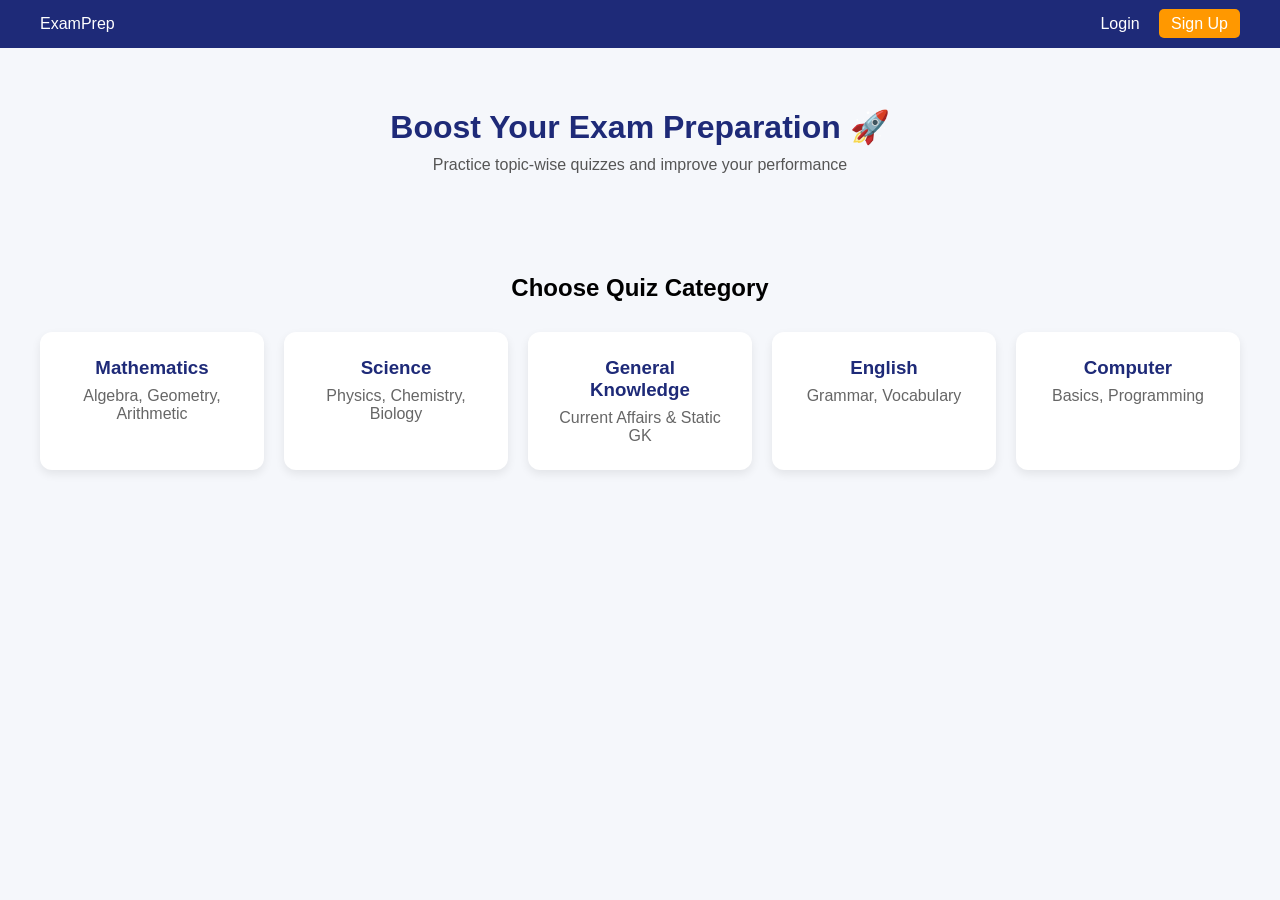
==== index.html @ d829a8bf "Rename index,html to index.html" ====
<!DOCTYPE html>
<html lang="en">
<head>
  <meta charset="UTF-8">
  <meta name="viewport" content="width=device-width, initial-scale=1.0">
  <title>Exam Prep</title>
  <link rel="stylesheet" href="css/style.css">
</head>
<body>

<!-- 🔹 Navbar -->
<header class="navbar">
  <div class="logo">ExamPrep</div>
  <nav>
    <a href="login.html">Login</a>
    <a href="signup.html" class="btn">Sign Up</a>
  </nav>
</header>

<!-- 🔹 Hero Section -->
<section class="hero">
  <h1>Boost Your Exam Preparation 🚀</h1>
  <p>Practice topic-wise quizzes and improve your performance</p>
</section>

<!-- 🔹 Categories Section -->
<section class="categories">
  <h2>Choose Quiz Category</h2>

  <div class="card-container">

    <div class="card" onclick="goToQuiz('math')">
      <h3>Mathematics</h3>
      <p>Algebra, Geometry, Arithmetic</p>
    </div>

    <div class="card" onclick="goToQuiz('science')">
      <h3>Science</h3>
      <p>Physics, Chemistry, Biology</p>
    </div>

    <div class="card" onclick="goToQuiz('gk')">
      <h3>General Knowledge</h3>
      <p>Current Affairs & Static GK</p>
    </div>

    <div class="card" onclick="goToQuiz('english')">
      <h3>English</h3>
      <p>Grammar, Vocabulary</p>
    </div>

    <div class="card" onclick="goToQuiz('computer')">
      <h3>Computer</h3>
      <p>Basics, Programming</p>
    </div>

  </div>
</section>

<script src="js/app.js"></script>
</body>
</html>
---- css/style.css ----
* {
  margin: 0;
  padding: 0;
  box-sizing: border-box;
  font-family: sans-serif;
}

body {
  background: #f5f7fb;
}

/* 🔹 Navbar */
.navbar {
  display: flex;
  justify-content: space-between;
  padding: 15px 40px;
  background: #1e2a78;
  color: white;
}

.navbar a {
  color: white;
  margin-left: 15px;
  text-decoration: none;
}

.navbar .btn {
  background: #ff9800;
  padding: 6px 12px;
  border-radius: 5px;
}

/* 🔹 Hero */
.hero {
  text-align: center;
  padding: 60px 20px;
}

.hero h1 {
  font-size: 32px;
  color: #1e2a78;
}

.hero p {
  margin-top: 10px;
  color: #555;
}

/* 🔹 Categories */
.categories {
  padding: 40px 20px;
  text-align: center;
}

.categories h2 {
  margin-bottom: 30px;
}

.card-container {
  display: grid;
  grid-template-columns: repeat(auto-fit, minmax(220px, 1fr));
  gap: 20px;
  padding: 0 20px;
}

.card {
  background: white;
  padding: 25px;
  border-radius: 12px;
  cursor: pointer;
  transition: 0.3s;
  box-shadow: 0 4px 10px rgba(0,0,0,0.08);
}

.card:hover {
  transform: translateY(-5px);
}

.card h3 {
  color: #1e2a78;
}

.card p {
  margin-top: 8px;
  color: #666;
}

/* 🔹 Responsive */
@media (max-width: 600px) {
  .hero h1 {
    font-size: 24px;
  }
}
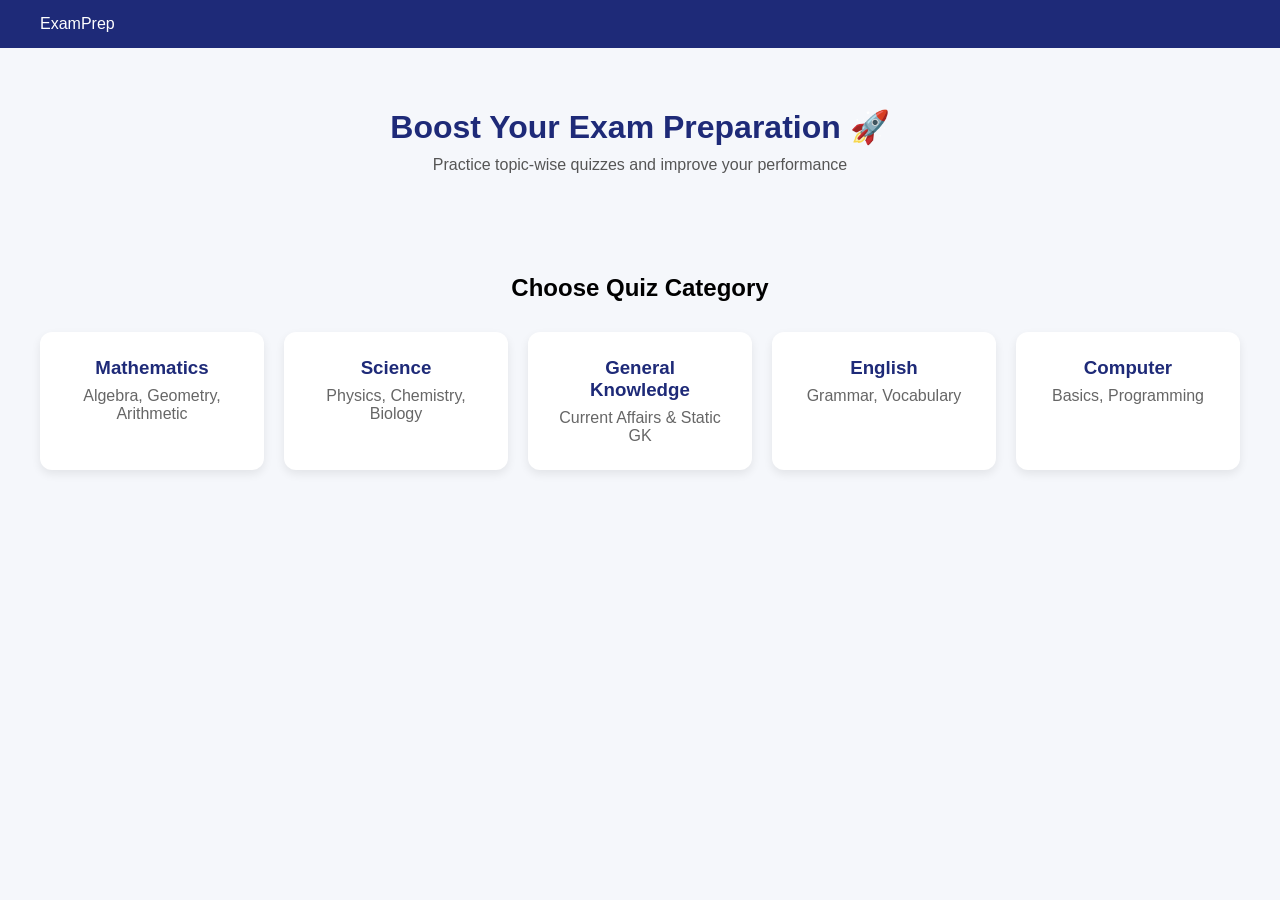
==== commit d391b38d: "Update index.html" ====
--- a/index.html
+++ b/index.html
@@ -11,10 +11,7 @@
 <!-- 🔹 Navbar -->
 <header class="navbar">
   <div class="logo">ExamPrep</div>
-  <nav>
-    <a href="login.html">Login</a>
-    <a href="signup.html" class="btn">Sign Up</a>
-  </nav>
+  <nav id="navLinks"></nav>
 </header>
 
 <!-- 🔹 Hero Section -->
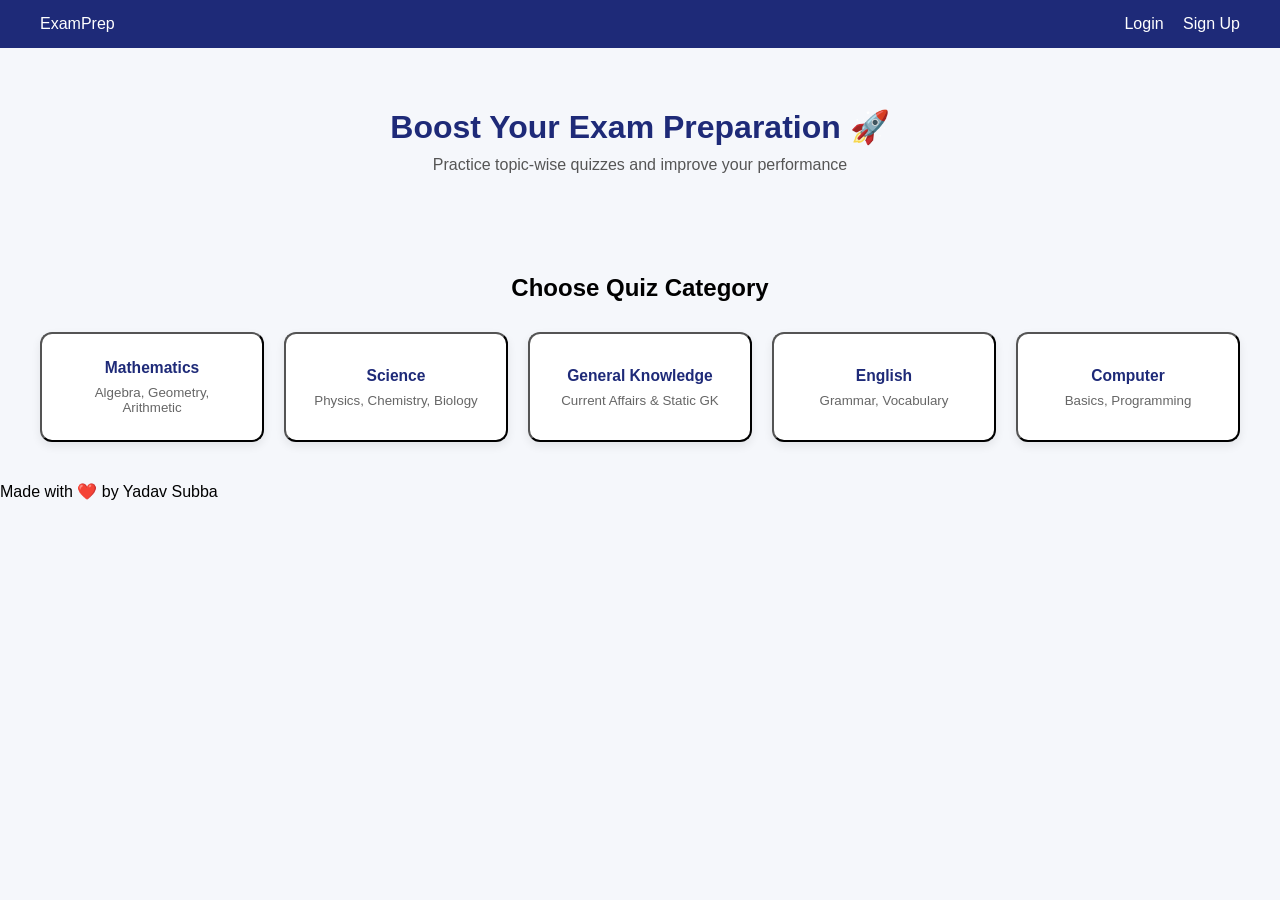
==== commit 93eb0b70: "Update index.html" ====
--- a/index.html
+++ b/index.html
@@ -16,43 +16,52 @@
 
 <!-- 🔹 Hero Section -->
 <section class="hero">
-  <h1>Boost Your Exam Preparation 🚀</h1>
-  <p>Practice topic-wise quizzes and improve your performance</p>
+  <div class="container">
+    <h1>Boost Your Exam Preparation 🚀</h1>
+    <p>Practice topic-wise quizzes and improve your performance</p>
+  </div>
 </section>
 
 <!-- 🔹 Categories Section -->
 <section class="categories">
-  <h2>Choose Quiz Category</h2>
+  <div class="container">
+    <h2>Choose Quiz Category</h2>
 
-  <div class="card-container">
+    <div class="card-container">
 
-    <div class="card" onclick="goToQuiz('math')">
-      <h3>Mathematics</h3>
-      <p>Algebra, Geometry, Arithmetic</p>
+      <button class="card" onclick="goToQuiz('math')">
+        <h3>Mathematics</h3>
+        <p>Algebra, Geometry, Arithmetic</p>
+      </button>
+
+      <button class="card" onclick="goToQuiz('science')">
+        <h3>Science</h3>
+        <p>Physics, Chemistry, Biology</p>
+      </button>
+
+      <button class="card" onclick="goToQuiz('gk')">
+        <h3>General Knowledge</h3>
+        <p>Current Affairs & Static GK</p>
+      </button>
+
+      <button class="card" onclick="goToQuiz('english')">
+        <h3>English</h3>
+        <p>Grammar, Vocabulary</p>
+      </button>
+
+      <button class="card" onclick="goToQuiz('computer')">
+        <h3>Computer</h3>
+        <p>Basics, Programming</p>
+      </button>
+
     </div>
-
-    <div class="card" onclick="goToQuiz('science')">
-      <h3>Science</h3>
-      <p>Physics, Chemistry, Biology</p>
-    </div>
-
-    <div class="card" onclick="goToQuiz('gk')">
-      <h3>General Knowledge</h3>
-      <p>Current Affairs & Static GK</p>
-    </div>
-
-    <div class="card" onclick="goToQuiz('english')">
-      <h3>English</h3>
-      <p>Grammar, Vocabulary</p>
-    </div>
-
-    <div class="card" onclick="goToQuiz('computer')">
-      <h3>Computer</h3>
-      <p>Basics, Programming</p>
-    </div>
-
   </div>
 </section>
+
+<!-- 🔻 Footer -->
+<footer class="footer">
+  <p>Made with ❤️ by Yadav Subba</p>
+</footer>
 
 <script src="js/app.js"></script>
 </body>
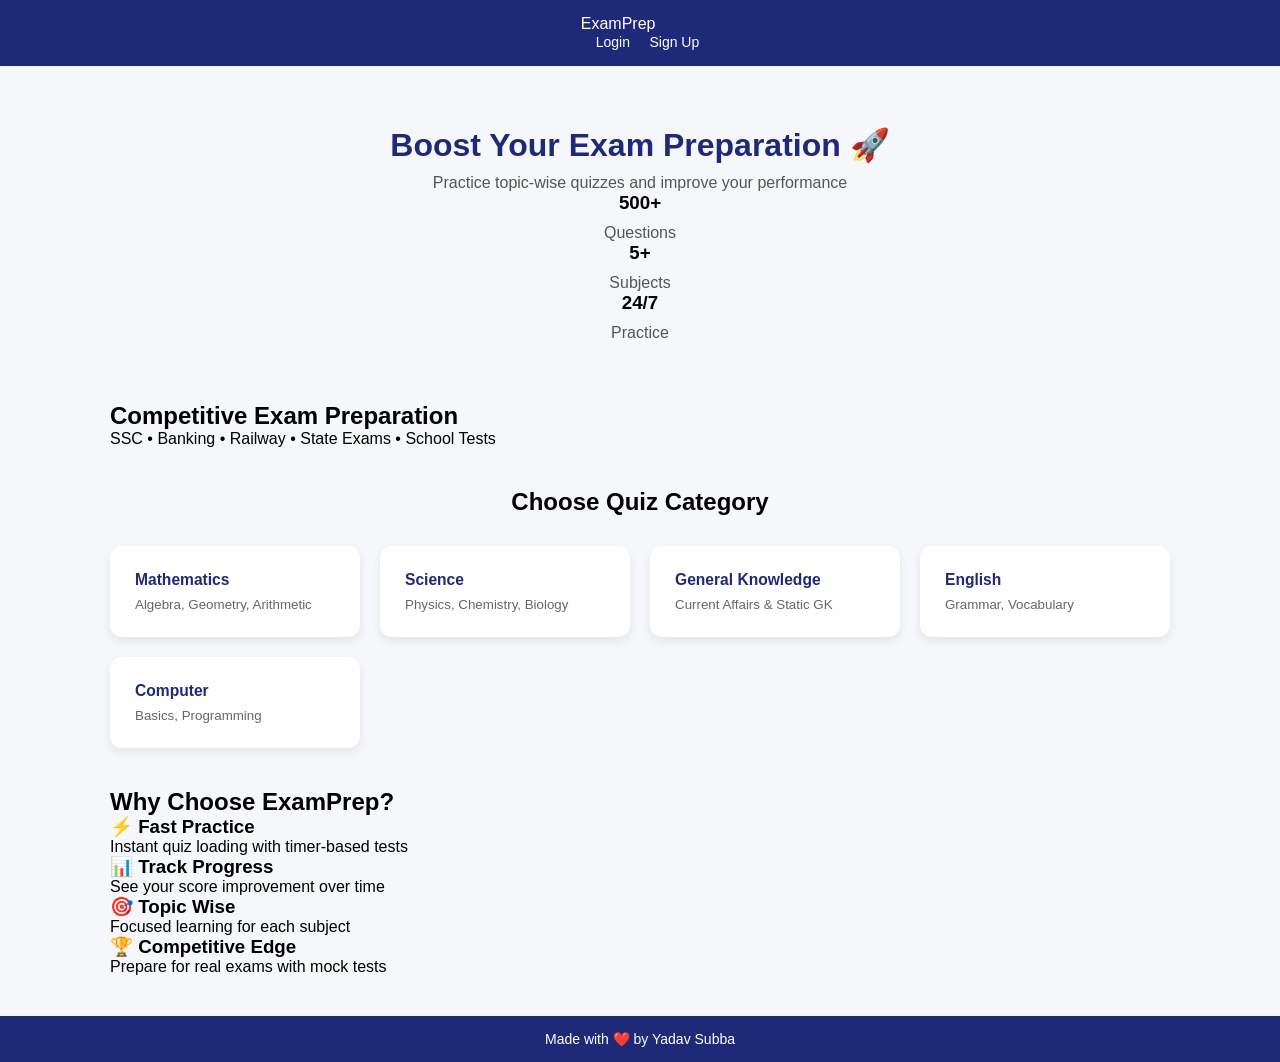
==== commit e13e894a: "Update index.html" ====
--- a/index.html
+++ b/index.html
@@ -10,19 +10,44 @@
 
 <!-- 🔹 Navbar -->
 <header class="navbar">
-  <div class="logo">ExamPrep</div>
-  <nav id="navLinks"></nav>
+  <div class="container nav-wrap">
+    <div class="logo">ExamPrep</div>
+    <nav id="navLinks"></nav>
+  </div>
 </header>
 
-<!-- 🔹 Hero Section -->
+<!-- 🔹 Hero -->
 <section class="hero">
-  <div class="container">
+  <div class="container hero-wrap">
     <h1>Boost Your Exam Preparation 🚀</h1>
     <p>Practice topic-wise quizzes and improve your performance</p>
+
+    <div class="hero-stats">
+      <div class="stat">
+        <h3>500+</h3>
+        <p>Questions</p>
+      </div>
+      <div class="stat">
+        <h3>5+</h3>
+        <p>Subjects</p>
+      </div>
+      <div class="stat">
+        <h3>24/7</h3>
+        <p>Practice</p>
+      </div>
+    </div>
   </div>
 </section>
 
-<!-- 🔹 Categories Section -->
+<!-- 🔹 Competitive Exam Strip -->
+<section class="exam-strip">
+  <div class="container strip-wrap">
+    <h2>Competitive Exam Preparation</h2>
+    <p>SSC • Banking • Railway • State Exams • School Tests</p>
+  </div>
+</section>
+
+<!-- 🔹 Categories -->
 <section class="categories">
   <div class="container">
     <h2>Choose Quiz Category</h2>
@@ -58,9 +83,44 @@
   </div>
 </section>
 
+<!-- 🔹 Features Section -->
+<section class="features">
+  <div class="container">
+
+    <h2>Why Choose ExamPrep?</h2>
+
+    <div class="feature-grid">
+
+      <div class="feature">
+        <h3>⚡ Fast Practice</h3>
+        <p>Instant quiz loading with timer-based tests</p>
+      </div>
+
+      <div class="feature">
+        <h3>📊 Track Progress</h3>
+        <p>See your score improvement over time</p>
+      </div>
+
+      <div class="feature">
+        <h3>🎯 Topic Wise</h3>
+        <p>Focused learning for each subject</p>
+      </div>
+
+      <div class="feature">
+        <h3>🏆 Competitive Edge</h3>
+        <p>Prepare for real exams with mock tests</p>
+      </div>
+
+    </div>
+
+  </div>
+</section>
+
 <!-- 🔻 Footer -->
 <footer class="footer">
-  <p>Made with ❤️ by Yadav Subba</p>
+  <div class="container footer-wrap">
+    <p>Made with ❤️ by Yadav Subba</p>
+  </div>
 </footer>
 
 <script src="js/app.js"></script>
--- a/css/style.css
+++ b/css/style.css
@@ -9,10 +9,18 @@
   background: #f5f7fb;
 }
 
+/* 🔹 Container (NEW - spacing fix) */
+.container {
+  max-width: 1100px;
+  margin: auto;
+  padding: 0 20px;
+}
+
 /* 🔹 Navbar */
 .navbar {
   display: flex;
   justify-content: space-between;
+  align-items: center; /* FIX */
   padding: 15px 40px;
   background: #1e2a78;
   color: white;
@@ -22,6 +30,7 @@
   color: white;
   margin-left: 15px;
   text-decoration: none;
+  font-size: 14px;
 }
 
 .navbar .btn {
@@ -56,13 +65,14 @@
   margin-bottom: 30px;
 }
 
+/* Grid */
 .card-container {
   display: grid;
   grid-template-columns: repeat(auto-fit, minmax(220px, 1fr));
   gap: 20px;
-  padding: 0 20px;
 }
 
+/* 🔹 Cards */
 .card {
   background: white;
   padding: 25px;
@@ -70,10 +80,14 @@
   cursor: pointer;
   transition: 0.3s;
   box-shadow: 0 4px 10px rgba(0,0,0,0.08);
+  border: none; /* FIX for button */
+  text-align: left;
 }
 
+/* Better hover */
 .card:hover {
-  transform: translateY(-5px);
+  transform: translateY(-6px);
+  box-shadow: 0 6px 18px rgba(0,0,0,0.12);
 }
 
 .card h3 {
@@ -85,9 +99,23 @@
   color: #666;
 }
 
+/* 🔻 Footer (NEW) */
+.footer {
+  margin-top: 40px;
+  padding: 15px;
+  text-align: center;
+  background: #1e2a78;
+  color: white;
+  font-size: 14px;
+}
+
 /* 🔹 Responsive */
 @media (max-width: 600px) {
   .hero h1 {
     font-size: 24px;
   }
+
+  .navbar {
+    padding: 12px 20px; /* better mobile */
+  }
 }
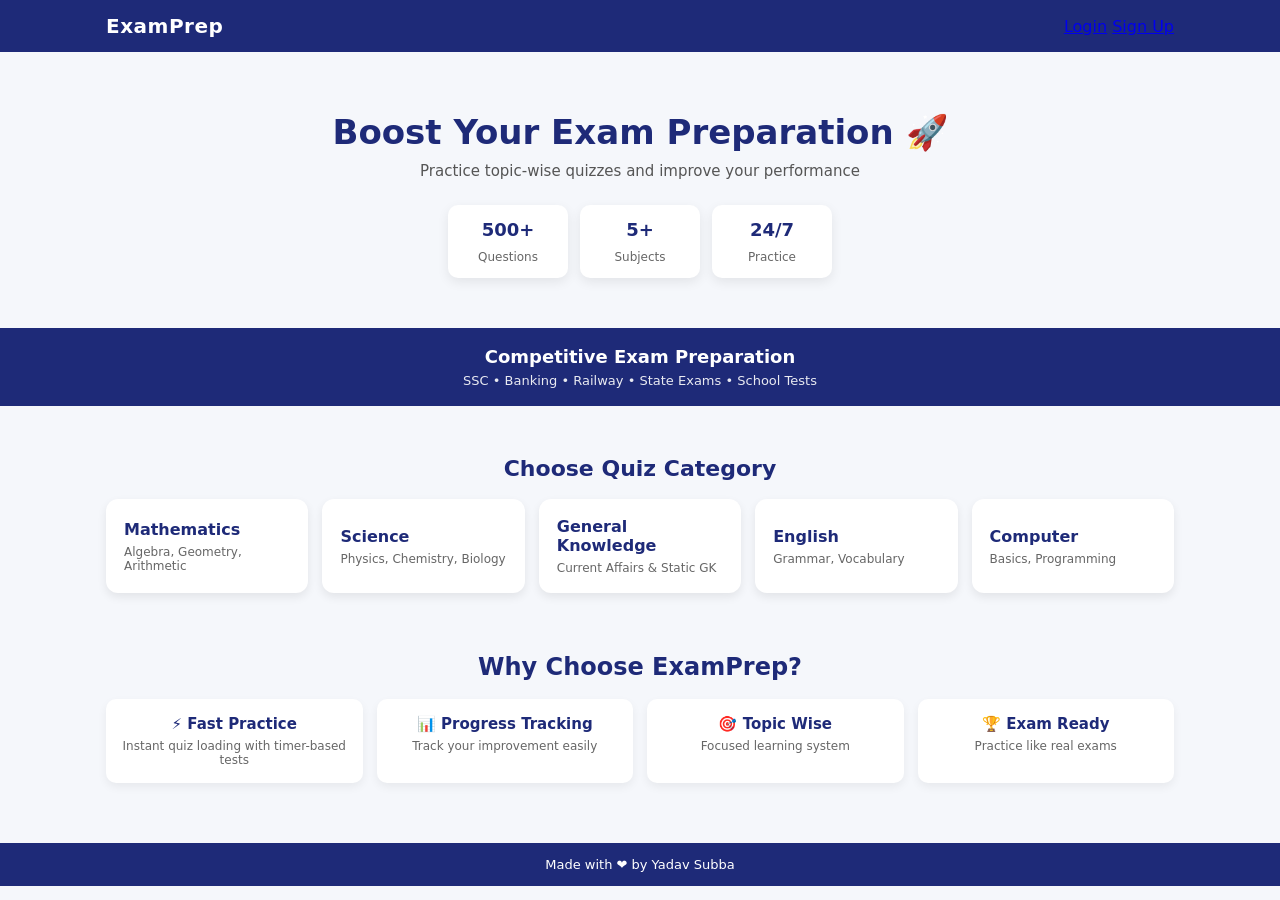
==== commit 3c4e620a: "Update index.html" ====
--- a/index.html
+++ b/index.html
@@ -4,11 +4,207 @@
   <meta charset="UTF-8">
   <meta name="viewport" content="width=device-width, initial-scale=1.0">
   <title>Exam Prep</title>
-  <link rel="stylesheet" href="css/style.css">
+
+  <style>
+    *{
+      margin:0;
+      padding:0;
+      box-sizing:border-box;
+      font-family: system-ui, -apple-system, Segoe UI, Roboto, Arial;
+    }
+
+    body{
+      background:#f5f7fb;
+      color:#1a1a1a;
+    }
+
+    .container{
+      width:100%;
+      max-width:1100px;
+      margin:auto;
+      padding:0 16px;
+    }
+
+    /* NAVBAR */
+    .navbar{
+      background:#1e2a78;
+      color:#fff;
+      padding:14px 0;
+    }
+
+    .nav-wrap{
+      display:flex;
+      justify-content:space-between;
+      align-items:center;
+    }
+
+    .logo{
+      font-size:20px;
+      font-weight:700;
+      letter-spacing:0.5px;
+    }
+
+    /* HERO */
+    .hero{
+      padding:60px 0 30px;
+      text-align:center;
+    }
+
+    .hero h1{
+      font-size:34px;
+      font-weight:800;
+      color:#1e2a78;
+    }
+
+    .hero p{
+      margin-top:10px;
+      color:#555;
+      font-size:15px;
+    }
+
+    .hero-stats{
+      margin-top:25px;
+      display:flex;
+      justify-content:center;
+      gap:12px;
+      flex-wrap:wrap;
+    }
+
+    .stat{
+      background:#fff;
+      padding:14px 18px;
+      border-radius:10px;
+      box-shadow:0 4px 12px rgba(0,0,0,0.08);
+      min-width:120px;
+    }
+
+    .stat h3{
+      color:#1e2a78;
+      font-size:18px;
+    }
+
+    .stat p{
+      font-size:12px;
+      color:#666;
+    }
+
+    /* STRIP */
+    .exam-strip{
+      margin:20px 0;
+      background:#1e2a78;
+      color:#fff;
+      padding:18px 0;
+      text-align:center;
+    }
+
+    .exam-strip h2{
+      font-size:18px;
+    }
+
+    .exam-strip p{
+      margin-top:6px;
+      font-size:13px;
+      opacity:0.9;
+    }
+
+    /* CATEGORIES */
+    .categories{
+      padding:30px 0;
+      text-align:center;
+    }
+
+    .categories h2{
+      font-size:22px;
+      margin-bottom:18px;
+      color:#1e2a78;
+    }
+
+    .card-container{
+      display:grid;
+      grid-template-columns:repeat(auto-fit, minmax(160px,1fr));
+      gap:14px;
+    }
+
+    .card{
+      background:#fff;
+      border:none;
+      padding:18px;
+      border-radius:12px;
+      cursor:pointer;
+      text-align:left;
+      box-shadow:0 4px 10px rgba(0,0,0,0.08);
+      transition:0.2s;
+    }
+
+    .card:hover{
+      transform:translateY(-4px);
+    }
+
+    .card h3{
+      color:#1e2a78;
+      font-size:16px;
+    }
+
+    .card p{
+      margin-top:6px;
+      font-size:12px;
+      color:#666;
+    }
+
+    /* FEATURES */
+    .features{
+      padding:30px 0;
+      text-align:center;
+    }
+
+    .features h2{
+      color:#1e2a78;
+      margin-bottom:18px;
+    }
+
+    .feature-grid{
+      display:grid;
+      grid-template-columns:repeat(auto-fit, minmax(200px,1fr));
+      gap:14px;
+    }
+
+    .feature{
+      background:#fff;
+      padding:16px;
+      border-radius:10px;
+      box-shadow:0 4px 10px rgba(0,0,0,0.06);
+    }
+
+    .feature h3{
+      font-size:15px;
+      color:#1e2a78;
+    }
+
+    .feature p{
+      margin-top:6px;
+      font-size:12px;
+      color:#666;
+    }
+
+    /* FOOTER */
+    .footer{
+      margin-top:30px;
+      background:#1e2a78;
+      color:#fff;
+      text-align:center;
+      padding:14px 0;
+      font-size:13px;
+    }
+
+    @media(max-width:600px){
+      .hero h1{font-size:26px;}
+    }
+
+  </style>
 </head>
+
 <body>
 
-<!-- 🔹 Navbar -->
 <header class="navbar">
   <div class="container nav-wrap">
     <div class="logo">ExamPrep</div>
@@ -16,38 +212,26 @@
   </div>
 </header>
 
-<!-- 🔹 Hero -->
 <section class="hero">
-  <div class="container hero-wrap">
+  <div class="container">
     <h1>Boost Your Exam Preparation 🚀</h1>
     <p>Practice topic-wise quizzes and improve your performance</p>
 
     <div class="hero-stats">
-      <div class="stat">
-        <h3>500+</h3>
-        <p>Questions</p>
-      </div>
-      <div class="stat">
-        <h3>5+</h3>
-        <p>Subjects</p>
-      </div>
-      <div class="stat">
-        <h3>24/7</h3>
-        <p>Practice</p>
-      </div>
+      <div class="stat"><h3>500+</h3><p>Questions</p></div>
+      <div class="stat"><h3>5+</h3><p>Subjects</p></div>
+      <div class="stat"><h3>24/7</h3><p>Practice</p></div>
     </div>
   </div>
 </section>
 
-<!-- 🔹 Competitive Exam Strip -->
 <section class="exam-strip">
-  <div class="container strip-wrap">
+  <div class="container">
     <h2>Competitive Exam Preparation</h2>
     <p>SSC • Banking • Railway • State Exams • School Tests</p>
   </div>
 </section>
 
-<!-- 🔹 Categories -->
 <section class="categories">
   <div class="container">
     <h2>Choose Quiz Category</h2>
@@ -83,10 +267,8 @@
   </div>
 </section>
 
-<!-- 🔹 Features Section -->
 <section class="features">
   <div class="container">
-
     <h2>Why Choose ExamPrep?</h2>
 
     <div class="feature-grid">
@@ -97,30 +279,26 @@
       </div>
 
       <div class="feature">
-        <h3>📊 Track Progress</h3>
-        <p>See your score improvement over time</p>
+        <h3>📊 Progress Tracking</h3>
+        <p>Track your improvement easily</p>
       </div>
 
       <div class="feature">
         <h3>🎯 Topic Wise</h3>
-        <p>Focused learning for each subject</p>
+        <p>Focused learning system</p>
       </div>
 
       <div class="feature">
-        <h3>🏆 Competitive Edge</h3>
-        <p>Prepare for real exams with mock tests</p>
+        <h3>🏆 Exam Ready</h3>
+        <p>Practice like real exams</p>
       </div>
 
     </div>
-
   </div>
 </section>
 
-<!-- 🔻 Footer -->
 <footer class="footer">
-  <div class="container footer-wrap">
-    <p>Made with ❤️ by Yadav Subba</p>
-  </div>
+  Made with ❤️ by Yadav Subba
 </footer>
 
 <script src="js/app.js"></script>
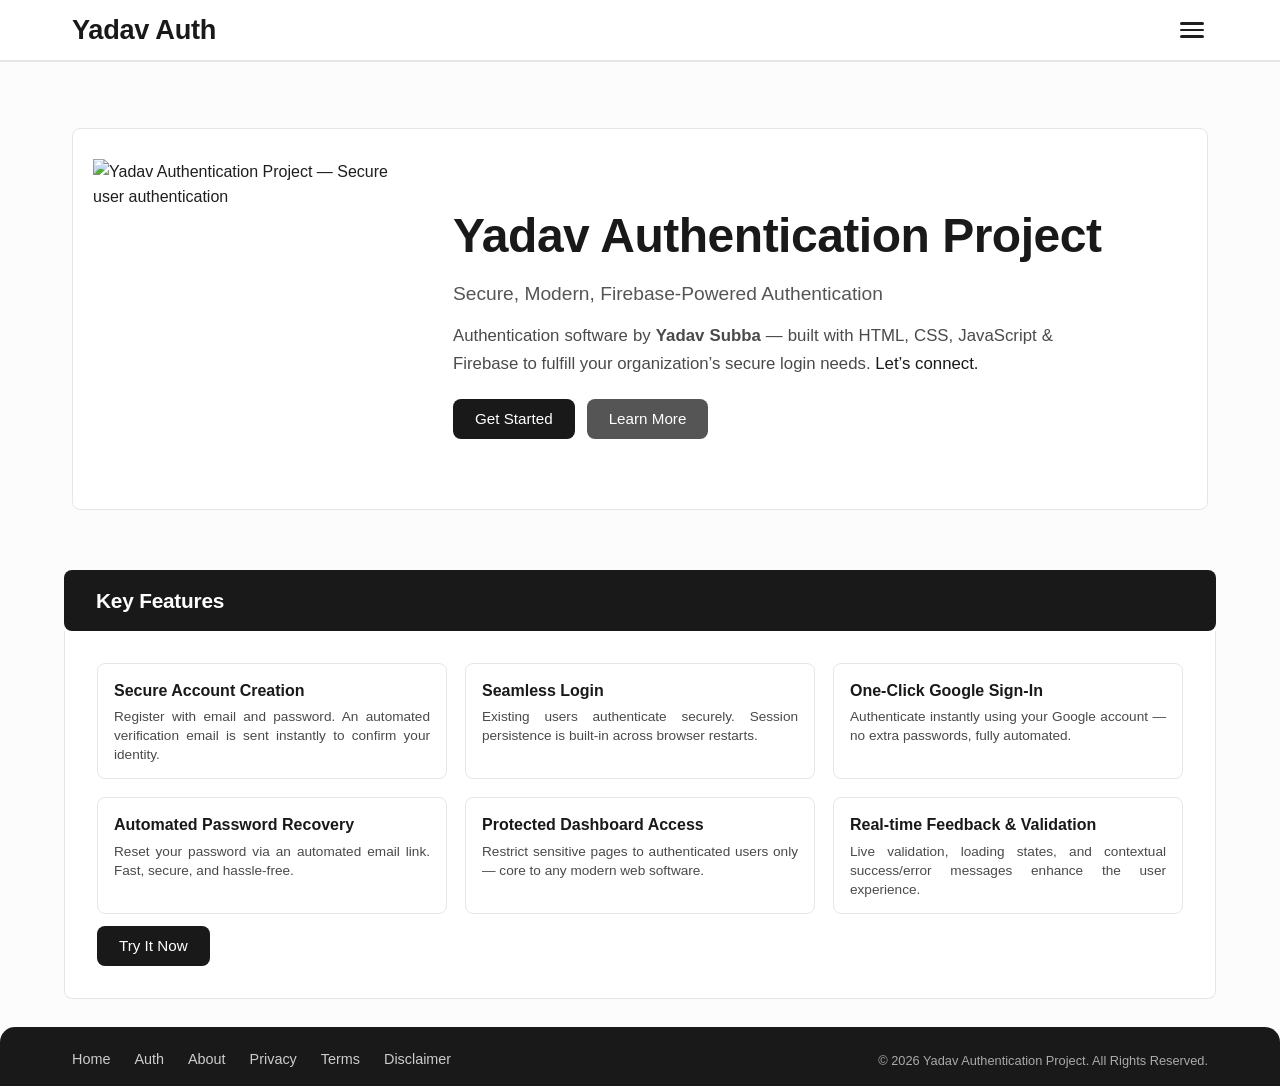
==== commit 41a678a2: "Update index.html" ====
--- a/index.html
+++ b/index.html
@@ -1,306 +1,118 @@
 <!DOCTYPE html>
 <html lang="en">
 <head>
-  <meta charset="UTF-8">
-  <meta name="viewport" content="width=device-width, initial-scale=1.0">
-  <title>Exam Prep</title>
+  <meta charset="UTF-8" />
+  <meta name="viewport" content="width=device-width, initial-scale=1.0" />
+  <title>Yadav Authentication Project · Secure Firebase Auth</title>
+  <meta name="description" content="A production‑ready Firebase Authentication demo with login, signup, Google sign‑in, and more." />
+  <link rel="stylesheet" href="style.css" />
+  <!-- Open Graph / Facebook -->
+<meta property="og:type" content="website" />
+<meta property="og:title" content="Yadav Authentication Project – Secure Firebase Auth" />
+<meta property="og:description" content="Authentication software built by Yadav Subba. Complete authentication system with HTML, CSS, JavaScript & Firebase. Sign up, login, Google sign‑in, password reset & more." />
+<meta property="og:image" content="https://yadav150.github.io/authp/shield-icon.svg" />
+<meta property="og:image:alt" content="User authentication shield icon" />
+<meta property="og:image:width" content="1200" />
+<meta property="og:image:height" content="630" />
+<meta property="og:url" content="https://yadav150.github.io/authp/" />
 
-  <style>
-    *{
-      margin:0;
-      padding:0;
-      box-sizing:border-box;
-      font-family: system-ui, -apple-system, Segoe UI, Roboto, Arial;
-    }
+<!-- Twitter Card -->
+<meta name="twitter:card" content="summary_large_image" />
+<meta name="twitter:title" content="Yadav Authentication Project" />
+<meta name="twitter:description" content="Production‑ready Firebase authentication demo by Yadav Subba." />
+<meta name="twitter:image" content="https://yadav150.github.io/authp/shield-icon.svg" />
 
-    body{
-      background:#f5f7fb;
-      color:#1a1a1a;
-    }
+<!-- Twitter Card -->
+<meta name="twitter:card" content="summary" />
+<meta name="twitter:title" content="Yadav Authentication Project" />
+<meta name="twitter:description" content="Production‑ready Firebase authentication demo by Yadav Subba." />
+<meta name="twitter:image" content="https://yadav150.github.io/authp/shield-icon.svg" />
+</head>
+<body>
+  <header class="site-header" role="banner">
+    <div class="header-inner">
+      <a href="index.html" class="site-title">Yadav Auth</a>
+      <button class="hamburger" aria-expanded="false" aria-controls="primary-nav" aria-label="Toggle navigation">
+        <span class="hamburger-line"></span>
+        <span class="hamburger-line"></span>
+        <span class="hamburger-line"></span>
+      </button>
+    </div>
+    <nav id="primary-nav" class="primary-nav" role="navigation" aria-label="Primary navigation">
+      <ul class="nav-list">
+        <li><a href="index.html" aria-current="page">Home</a></li>
+        <li><a href="auth.html">Authenticate</a></li>
+        <li><a href="legal/about.html">About</a></li>
+        <li><a href="legal/privacy-policy.html">Privacy</a></li>
+        <li><a href="legal/terms-conditions.html">Terms</a></li>
+        <li><a href="legal/disclaimer.html">Disclaimer</a></li>
+        <li><a href="legal/contact.html">Contact</a></li>
+      </ul>
+    </nav>
+  </header>
 
-    .container{
-      width:100%;
-      max-width:1100px;
-      margin:auto;
-      padding:0 16px;
-    }
+  <main id="main-content">
+    <section class="hero-section" id="hero">
+      <div class="hero-container">
+        <div class="hero-content">
+          <div class="hero-image-wrapper">
+  <img 
+    src="shield-icon.svg" 
+    alt="Yadav Authentication Project — Secure user authentication"
+    class="hero-image"
+    id="heroImage"
+  />
+</div>
+          <div class="hero-text">
+            <h1 class="hero-title">Yadav Authentication Project</h1>
+            <p class="hero-tagline">Secure, Modern, Firebase‑Powered Authentication</p>
+            <p class="hero-description">
+  Authentication software by <strong>Yadav Subba</strong> — built with HTML, CSS, JavaScript & Firebase to fulfill your organization’s secure login needs. <a href="contact.html">Let’s connect.</a>
+</p>
+            <div class="hero-actions">
+              <a href="auth.html" class="btn">Get Started</a>
+              <a href="legal/about.html" class="btn btn-secondary">Learn More</a>
+            </div>
+          </div>
+        </div>
+      </div>
+    </section>
 
-    /* NAVBAR */
-    .navbar{
-      background:#1e2a78;
-      color:#fff;
-      padding:14px 0;
-    }
+    <section class="section features-section" id="features">
+      <div class="section-title-bar"><h2>Key Features</h2></div>
+      <div class="section-body">
+        <div class="content-box">
+          <div class="features-grid">
+  <div class="feature-card"><h3>Secure Account Creation</h3><p>Register with email and password. An automated verification email is sent instantly to confirm your identity.</p></div>
+  <div class="feature-card"><h3>Seamless Login</h3><p>Existing users authenticate securely. Session persistence is built‑in across browser restarts.</p></div>
+  <div class="feature-card"><h3>One‑Click Google Sign‑In</h3><p>Authenticate instantly using your Google account — no extra passwords, fully automated.</p></div>
+  <div class="feature-card"><h3>Automated Password Recovery</h3><p>Reset your password via an automated email link. Fast, secure, and hassle‑free.</p></div>
+  <div class="feature-card"><h3>Protected Dashboard Access</h3><p>Restrict sensitive pages to authenticated users only — core to any modern web software.</p></div>
+  <div class="feature-card"><h3>Real‑time Feedback & Validation</h3><p>Live validation, loading states, and contextual success/error messages enhance the user experience.</p></div>
+</div>
+          <div class="read-more">
+            <a href="auth.html" class="btn">Try It Now</a>
+          </div>
+        </div>
+      </div>
+    </section>
+  </main>
 
-    .nav-wrap{
-      display:flex;
-      justify-content:space-between;
-      align-items:center;
-    }
+  <footer class="site-footer" role="contentinfo">
+    <div class="footer-inner">
+      <div class="footer-links">
+        <a href="index.html">Home</a>
+        <a href="auth.html">Auth</a>
+        <a href="legal/about.html">About</a>
+        <a href="legal/privacy-policy.html">Privacy</a>
+        <a href="legal/terms-conditions.html">Terms</a>
+        <a href="legal/disclaimer.html">Disclaimer</a>
+      </div>
+      <p class="footer-copy">&copy; 2026 Yadav Authentication Project. All Rights Reserved.</p>
+    </div>
+  </footer>
 
-    .logo{
-      font-size:20px;
-      font-weight:700;
-      letter-spacing:0.5px;
-    }
-
-    /* HERO */
-    .hero{
-      padding:60px 0 30px;
-      text-align:center;
-    }
-
-    .hero h1{
-      font-size:34px;
-      font-weight:800;
-      color:#1e2a78;
-    }
-
-    .hero p{
-      margin-top:10px;
-      color:#555;
-      font-size:15px;
-    }
-
-    .hero-stats{
-      margin-top:25px;
-      display:flex;
-      justify-content:center;
-      gap:12px;
-      flex-wrap:wrap;
-    }
-
-    .stat{
-      background:#fff;
-      padding:14px 18px;
-      border-radius:10px;
-      box-shadow:0 4px 12px rgba(0,0,0,0.08);
-      min-width:120px;
-    }
-
-    .stat h3{
-      color:#1e2a78;
-      font-size:18px;
-    }
-
-    .stat p{
-      font-size:12px;
-      color:#666;
-    }
-
-    /* STRIP */
-    .exam-strip{
-      margin:20px 0;
-      background:#1e2a78;
-      color:#fff;
-      padding:18px 0;
-      text-align:center;
-    }
-
-    .exam-strip h2{
-      font-size:18px;
-    }
-
-    .exam-strip p{
-      margin-top:6px;
-      font-size:13px;
-      opacity:0.9;
-    }
-
-    /* CATEGORIES */
-    .categories{
-      padding:30px 0;
-      text-align:center;
-    }
-
-    .categories h2{
-      font-size:22px;
-      margin-bottom:18px;
-      color:#1e2a78;
-    }
-
-    .card-container{
-      display:grid;
-      grid-template-columns:repeat(auto-fit, minmax(160px,1fr));
-      gap:14px;
-    }
-
-    .card{
-      background:#fff;
-      border:none;
-      padding:18px;
-      border-radius:12px;
-      cursor:pointer;
-      text-align:left;
-      box-shadow:0 4px 10px rgba(0,0,0,0.08);
-      transition:0.2s;
-    }
-
-    .card:hover{
-      transform:translateY(-4px);
-    }
-
-    .card h3{
-      color:#1e2a78;
-      font-size:16px;
-    }
-
-    .card p{
-      margin-top:6px;
-      font-size:12px;
-      color:#666;
-    }
-
-    /* FEATURES */
-    .features{
-      padding:30px 0;
-      text-align:center;
-    }
-
-    .features h2{
-      color:#1e2a78;
-      margin-bottom:18px;
-    }
-
-    .feature-grid{
-      display:grid;
-      grid-template-columns:repeat(auto-fit, minmax(200px,1fr));
-      gap:14px;
-    }
-
-    .feature{
-      background:#fff;
-      padding:16px;
-      border-radius:10px;
-      box-shadow:0 4px 10px rgba(0,0,0,0.06);
-    }
-
-    .feature h3{
-      font-size:15px;
-      color:#1e2a78;
-    }
-
-    .feature p{
-      margin-top:6px;
-      font-size:12px;
-      color:#666;
-    }
-
-    /* FOOTER */
-    .footer{
-      margin-top:30px;
-      background:#1e2a78;
-      color:#fff;
-      text-align:center;
-      padding:14px 0;
-      font-size:13px;
-    }
-
-    @media(max-width:600px){
-      .hero h1{font-size:26px;}
-    }
-
-  </style>
-</head>
-
-<body>
-
-<header class="navbar">
-  <div class="container nav-wrap">
-    <div class="logo">ExamPrep</div>
-    <nav id="navLinks"></nav>
-  </div>
-</header>
-
-<section class="hero">
-  <div class="container">
-    <h1>Boost Your Exam Preparation 🚀</h1>
-    <p>Practice topic-wise quizzes and improve your performance</p>
-
-    <div class="hero-stats">
-      <div class="stat"><h3>500+</h3><p>Questions</p></div>
-      <div class="stat"><h3>5+</h3><p>Subjects</p></div>
-      <div class="stat"><h3>24/7</h3><p>Practice</p></div>
-    </div>
-  </div>
-</section>
-
-<section class="exam-strip">
-  <div class="container">
-    <h2>Competitive Exam Preparation</h2>
-    <p>SSC • Banking • Railway • State Exams • School Tests</p>
-  </div>
-</section>
-
-<section class="categories">
-  <div class="container">
-    <h2>Choose Quiz Category</h2>
-
-    <div class="card-container">
-
-      <button class="card" onclick="goToQuiz('math')">
-        <h3>Mathematics</h3>
-        <p>Algebra, Geometry, Arithmetic</p>
-      </button>
-
-      <button class="card" onclick="goToQuiz('science')">
-        <h3>Science</h3>
-        <p>Physics, Chemistry, Biology</p>
-      </button>
-
-      <button class="card" onclick="goToQuiz('gk')">
-        <h3>General Knowledge</h3>
-        <p>Current Affairs & Static GK</p>
-      </button>
-
-      <button class="card" onclick="goToQuiz('english')">
-        <h3>English</h3>
-        <p>Grammar, Vocabulary</p>
-      </button>
-
-      <button class="card" onclick="goToQuiz('computer')">
-        <h3>Computer</h3>
-        <p>Basics, Programming</p>
-      </button>
-
-    </div>
-  </div>
-</section>
-
-<section class="features">
-  <div class="container">
-    <h2>Why Choose ExamPrep?</h2>
-
-    <div class="feature-grid">
-
-      <div class="feature">
-        <h3>⚡ Fast Practice</h3>
-        <p>Instant quiz loading with timer-based tests</p>
-      </div>
-
-      <div class="feature">
-        <h3>📊 Progress Tracking</h3>
-        <p>Track your improvement easily</p>
-      </div>
-
-      <div class="feature">
-        <h3>🎯 Topic Wise</h3>
-        <p>Focused learning system</p>
-      </div>
-
-      <div class="feature">
-        <h3>🏆 Exam Ready</h3>
-        <p>Practice like real exams</p>
-      </div>
-
-    </div>
-  </div>
-</section>
-
-<footer class="footer">
-  Made with ❤️ by Yadav Subba
-</footer>
-
-<script src="js/app.js"></script>
+  <script src="script.js"></script>
+  <script src="pwa-init.js"></script>
 </body>
 </html>
--- a/style.css
+++ b/style.css
@@ -0,0 +1,188 @@
+/* ===== Root Variables ===== */
+:root {
+  --primary-color: #191919;
+  --primary-hover: #333;
+  --primary-light: rgba(25,25,25,0.15);
+  --secondary-color: #555;
+  --secondary-hover: #444;
+  --body-bg: #fcfcfc;
+  --section-bg: #fff;
+  --text-color: #1e1e1e;
+  --text-muted: #4a4a4a;
+  --text-light: #555;
+  --border-color: #e6e6e6;
+  --border-radius: 8px;
+  --font-family: Arial, Helvetica, sans-serif;
+  --header-bg: rgba(255,255,255,0.8);
+  --header-blur: blur(10px);
+  --footer-bg: #191919;
+  --footer-text: #ccc;
+  --footer-link-hover: #fff;
+  --footer-copy: #aaa;
+  --success-bg: #e6f4ea;
+  --success-text: #1e4620;
+  --error-bg: #fdecea;
+  --error-text: #b71c1c;
+  --info-bg: #e8f0fe;
+  --info-text: #1a3a6b;
+  --error-border: #d00;
+  --transition-speed: 0.15s;
+}
+
+/* ===== Base ===== */
+html{overflow-y:scroll}
+body{display:flex;flex-direction:column;min-height:100vh;margin:0;padding:0;font-family:var(--font-family);background:var(--body-bg);color:var(--text-color);line-height:1.6}
+*,*::before,*::after{box-sizing:border-box}
+img{max-width:100%;height:auto}
+a{color:var(--primary-color);text-decoration:none}
+a:hover{text-decoration:none}
+ul{list-style:none}
+.container{max-width:1200px;margin:0 auto;padding:0 16px}
+
+/* ===== Header ===== */
+.site-header{position:sticky;top:0;z-index:100;width:100%;background:var(--header-bg);-webkit-backdrop-filter:var(--header-blur);backdrop-filter:var(--header-blur);border-bottom:1px solid var(--border-color)}
+.header-inner{max-width:1200px;margin:0 auto;display:flex;justify-content:space-between;align-items:center;padding:8px 16px}
+.site-title{font-size:1.8rem;font-weight:700;color:var(--primary-color);letter-spacing:-.3px;text-decoration:none}
+.hamburger{display:flex;flex-direction:column;gap:4px;background:0 0;border:0;padding:6px 4px;cursor:pointer;border-radius:var(--border-radius)}
+.hamburger-line{display:block;width:24px;height:2.5px;background:var(--text-color);border-radius:4px;transition:.2s}
+.hamburger[aria-expanded=true] .hamburger-line:nth-child(1){transform:translateY(6px) rotate(45deg)}
+.hamburger[aria-expanded=true] .hamburger-line:nth-child(2){opacity:0}
+.hamburger[aria-expanded=true] .hamburger-line:nth-child(3){transform:translateY(-6px) rotate(-45deg)}
+
+/* ===== Nav ===== */
+.primary-nav{max-height:0;overflow:hidden;transition:max-height .3s ease;background:var(--header-bg);-webkit-backdrop-filter:var(--header-blur);backdrop-filter:var(--header-blur);border-bottom:1px solid var(--border-color);border-top:0;width:100%}
+.primary-nav.open{max-height:400px}
+.nav-list{max-width:1200px;margin:0 auto;display:flex;flex-direction:column;padding:8px 16px 14px;gap:6px}
+.nav-list a{display:block;padding:6px 8px;border-radius:var(--border-radius);color:var(--text-color);font-weight:500;text-decoration:none}
+.nav-list a:hover,.nav-list a:focus,.nav-list a:active,.nav-list a[aria-current=page]{background:var(--primary-color);color:#fff;text-decoration:none}
+
+/* ===== Main ===== */
+main{flex:1;padding-top:6px}
+
+/* ===== Hero ===== */
+.hero-section{padding:40px 16px 20px;max-width:1200px;margin:0 auto}
+.hero-container{background:var(--section-bg);border:1px solid var(--border-color);border-radius:var(--border-radius);padding:30px 20px}
+.hero-content{display:flex;flex-direction:column;align-items:center;gap:24px;text-align:center}
+.hero-image-wrapper{display:flex;justify-content:center;align-items:center;padding:0}
+.hero-image{width:240px;height:240px;object-fit:contain;border:none!important;box-shadow:none!important;outline:none!important;background:transparent;border-radius:0!important;display:block}
+.hero-image:hover{transform:scale(1.03)}
+.hero-title{font-size:2.2rem;font-weight:700;color:var(--primary-color);margin:0 0 4px;letter-spacing:-.5px}
+.hero-tagline{font-size:1.05rem;color:var(--text-light);margin:0 0 12px;font-weight:500}
+.hero-description{font-size:1rem;color:var(--text-muted);max-width:600px;margin:0 auto 20px;line-height:1.7;text-align:justify}
+.hero-actions{display:flex;flex-wrap:wrap;gap:12px;justify-content:center}
+
+/* ===== Sections ===== */
+.section{max-width:1200px;margin:20px auto 0;padding:0 16px}
+.section-title-bar{background:var(--primary-color);padding:10px 18px;border-radius:var(--border-radius);margin-bottom:0}
+.section-title-bar h2{color:#fff;font-size:1.2rem;font-weight:600;margin:0;letter-spacing:-.2px}
+.section-body{background:var(--section-bg);border:1px solid var(--border-color);border-top:0;border-radius:0 0 var(--border-radius) var(--border-radius);padding:18px 16px}
+
+/* ===== Content ===== */
+.content-box{padding:4px 0}
+.content-box p{margin:0 0 1em;text-align:justify;font-size:.95rem;line-height:1.7}
+.content-box p:last-child{margin-bottom:0}
+.read-more{margin-top:12px;display:flex;gap:12px;flex-wrap:wrap}
+
+/* ===== Feature Cards ===== */
+.features-grid{display:grid;grid-template-columns:1fr;gap:14px}
+.feature-card{background:var(--section-bg);border:1px solid var(--border-color);border-radius:var(--border-radius);padding:14px 16px;transition:border-color var(--transition-speed),background var(--transition-speed)}
+.feature-card:hover{border-color:var(--primary-color);background:#f7f7f7}
+.feature-card h3{font-size:1rem;font-weight:600;color:var(--primary-color);margin:0 0 4px}
+.feature-card p{font-size:.85rem;color:var(--text-muted);line-height:1.4;margin:0}
+
+/* ===== Auth Page ===== */
+.auth-section{padding:40px 16px 20px;max-width:500px;margin:0 auto}
+.auth-container{background:var(--section-bg);border:1px solid var(--border-color);border-radius:var(--border-radius);padding:30px 20px}
+.auth-panel{transition:opacity .3s ease,transform .3s ease;opacity:1;transform:translateY(0)}
+.auth-panel.fade-out{opacity:0;transform:translateY(10px);pointer-events:none;position:absolute;visibility:hidden}
+.auth-panel.fade-in{opacity:1;transform:translateY(0)}
+.auth-title{font-size:1.8rem;font-weight:700;color:var(--primary-color);margin:0 0 6px;text-align:left}
+.auth-subtitle{font-size:1rem;color:var(--text-light);margin:0 0 20px;text-align:left}
+.form-group{margin-bottom:18px}
+.form-group label{display:block;font-size:.9rem;font-weight:600;color:var(--text-color);margin-bottom:6px}
+.form-group input{width:100%;padding:10px 12px;font-size:.95rem;border:1px solid var(--border-color);border-radius:var(--border-radius);background:var(--section-bg);color:var(--text-color);transition:border-color var(--transition-speed),box-shadow var(--transition-speed)}
+.form-group input:focus{outline:none;border-color:var(--primary-color);box-shadow:0 0 0 2px var(--primary-light)}
+.form-group .error-msg{color:var(--error-border);font-size:.82rem;margin-top:4px;display:none}
+.form-group.error .error-msg{display:block}
+.form-group.error input{border-color:var(--error-border)}
+.auth-actions{display:flex;flex-wrap:wrap;gap:12px;align-items:center}
+.auth-switch{font-size:.9rem;color:var(--text-light)}
+.auth-switch a{color:var(--primary-color);font-weight:500;text-decoration:none}
+.auth-switch a:hover{text-decoration:none}
+.status-message{padding:10px 12px;border-radius:var(--border-radius);margin-top:15px;font-size:.9rem;display:none;text-align:left}
+.status-message.success{background:var(--success-bg);color:var(--success-text);display:block}
+.status-message.error{background:var(--error-bg);color:var(--error-text);display:block}
+.status-message.info{background:var(--info-bg);color:var(--info-text);display:block}
+
+/* ===== Legal Pages ===== */
+.legal-section{padding:40px 16px 20px;max-width:900px;margin:0 auto}
+.legal-content{background:var(--section-bg);border:1px solid var(--border-color);border-radius:var(--border-radius);padding:30px 20px}
+.legal-content h1{font-size:1.8rem;color:var(--primary-color);margin:0 0 8px}
+.legal-content h2{font-size:1.2rem;color:var(--primary-color);margin:20px 0 8px}
+.legal-content p,.legal-content li{font-size:.95rem;line-height:1.7;color:var(--text-color);text-align:justify}
+.legal-content ul{padding-left:20px;list-style:disc}
+
+/* ===== Footer ===== */
+.site-footer{width:100%;background:var(--footer-bg);border-radius:15px 15px 0 0;margin-top:28px;padding:20px 0 14px;color:#f0f7f3}
+.footer-inner{max-width:1200px;margin:0 auto;display:flex;flex-direction:column;align-items:center;gap:12px;padding:0 16px}
+.footer-links{display:flex;flex-wrap:wrap;justify-content:center;gap:12px 22px}
+.footer-links a{color:var(--footer-text);font-size:.9rem;text-decoration:none}
+.footer-links a:hover,.footer-links a:focus,.footer-links a:active{color:var(--footer-link-hover);text-decoration:none}
+.footer-copy{font-size:.8rem;color:var(--footer-copy);margin:4px 0 0}
+
+/* ===== Buttons ===== */
+.btn{display:inline-block;background:var(--primary-color);color:#fff;border:0;border-radius:var(--border-radius);padding:8px 22px;font-size:.95rem;font-weight:500;cursor:pointer;transition:background var(--transition-speed);text-align:center;text-decoration:none}
+.btn:hover{background:var(--primary-hover);text-decoration:none}
+.btn:focus-visible{outline:3px solid var(--primary-color);outline-offset:2px}
+.btn-secondary{background:var(--secondary-color)}
+.btn-secondary:hover{background:var(--secondary-hover)}
+.btn:disabled{opacity:.6;pointer-events:none}
+
+/* ===== Responsive ===== */
+@media(min-width:640px){
+.hero-section,.auth-section,.legal-section{padding:50px 24px 30px}
+.hero-content{flex-direction:row;text-align:left;gap:40px}
+.hero-image{width:280px;height:280px}
+.hero-title{font-size:2.6rem}
+.hero-description{text-align:justify;margin-left:0}
+.hero-actions{justify-content:flex-start}
+.features-grid{grid-template-columns:1fr 1fr;gap:16px}
+.section-body{padding:22px 24px}
+.section-title-bar{padding:12px 24px}
+.section-title-bar h2{font-size:1.3rem}
+.header-inner{padding:8px 24px}
+.site-title{font-size:1.5rem}
+.nav-list{flex-direction:row;padding:10px 24px 14px;gap:4px 18px}
+.footer-inner{flex-direction:row;justify-content:space-between;gap:10px;padding:0 24px}
+.footer-links{gap:10px 24px}
+.auth-container,.legal-content{padding:30px 24px}
+}
+@media(min-width:1024px){
+.hero-section,.auth-section,.legal-section{padding:60px 32px 40px}
+.hero-image{width:320px;height:320px}
+.hero-title{font-size:3rem}
+.hero-tagline{font-size:1.2rem}
+.hero-description{font-size:1.05rem}
+.section{padding:0 24px}
+.section-body{padding:28px 32px}
+.section-title-bar{padding:14px 32px}
+.header-inner{padding:8px 32px}
+.site-title{font-size:1.7rem}
+.nav-list{padding:10px 32px 14px}
+.footer-inner{padding:0 32px}
+.features-grid{grid-template-columns:1fr 1fr 1fr;gap:18px}
+.auth-container,.legal-content{padding:30px 32px}
+}
+#legal-content a:link,
+#legal-content a:visited,
+#legal-content a:hover,
+#legal-content a:active,
+#legal-content a:focus {
+  color: #DC143C;
+}
+/* Password toggle button */
+.form-group.password-group .input-wrapper{position:relative;display:flex;align-items:center}.form-group.password-group .input-wrapper input{padding-right:40px}.password-toggle{position:absolute;right:10px;top:50%;transform:translateY(-50%);background:none;border:none;padding:4px;cursor:pointer;display:flex;align-items:center;justify-content:center;color:var(--primary-color)}.password-toggle svg{width:20px;height:20px;stroke:var(--primary-color);fill:none;stroke-width:2;stroke-linecap:round;stroke-linejoin:round}.password-toggle:hover{opacity:.7}
+/*=====DASHBOARD-----*/
+:root{--card-radius:16px;--shadow:0 2px 12px rgba(0,0,0,0.04);--modal-bg:rgba(0,0,0,0.5)}.dashboard{width:100%;max-width:var(--max-width, 1200px);margin:20px auto 0;padding:0 16px;flex:1}.profile-card{background:var(--section-bg);border:1px solid var(--border-color);border-radius:var(--card-radius);padding:28px 24px;display:flex;align-items:flex-start;gap:20px;box-shadow:var(--shadow);margin-bottom:20px;flex-wrap:wrap}.profile-photo{width:80px;height:80px;border-radius:50%;background:var(--primary-light, rgba(25,25,25,0.08));display:flex;align-items:center;justify-content:center;flex-shrink:0;overflow:hidden;border:2px dashed var(--border-color)}.profile-photo img{width:100%;height:100%;object-fit:cover;border-radius:50%}.profile-photo .initials-placeholder{font-size:2rem;font-weight:700;color:var(--primary-color);display:flex;align-items:center;justify-content:center;width:100%;height:100%}.profile-info{flex:1;min-width:200px}.profile-info h1{margin:0;font-size:1.5rem;font-weight:700;color:var(--primary-color);word-break:break-word}.profile-info .email{margin:4px 0 12px;font-size:.95rem;color:var(--text-muted)}.edit-profile-btn,.logout-btn{font-size:.9rem;color:var(--primary-color);background:none;border:1px solid var(--border-color);padding:6px 14px;border-radius:var(--border-radius);cursor:pointer;transition:background .15s;display:inline-block;margin-right:8px}.edit-profile-btn:hover,.logout-btn:hover{background:var(--primary-light, rgba(25,25,25,0.08))}.logout-btn{color:#c00;border-color:#c00}.activity-card{background:var(--section-bg);border:1px solid var(--primary-color);border-radius:var(--card-radius);padding:22px 24px;margin-bottom:20px;box-shadow:var(--shadow)}.activity-card h2{margin:0 0 12px;font-size:1.2rem;font-weight:600;color:var(--primary-color)}.activity-item{display:flex;justify-content:space-between;padding:10px 0;border-bottom:1px solid var(--border-color);font-size:.9rem}.activity-item:last-child{border-bottom:none}.activity-time{color:var(--text-muted);font-size:.85rem}.edit-panel{background:var(--section-bg);border:1px solid var(--border-color);border-radius:var(--card-radius);padding:24px;box-shadow:var(--shadow);margin-bottom:20px;display:none}.edit-panel.active{display:block}.edit-panel h2{margin:0 0 20px;font-size:1.2rem;font-weight:600;color:var(--primary-color)}.form-group{margin-bottom:20px}.form-group label{display:block;font-size:.9rem;font-weight:600;margin-bottom:6px;color:var(--text-color)}.form-group input[type="text"],.form-group input[type="email"]{width:100%;padding:10px 12px;font-size:.95rem;border:1px solid var(--border-color);border-radius:var(--border-radius);background:var(--section-bg);color:var(--text-color)}.form-group input:focus{border-color:var(--primary-color);outline:none}.input-locked-wrapper{position:relative;display:flex;align-items:center}.input-locked-wrapper input{padding-right:42px}.lock-icon-svg{position:absolute;right:12px;top:50%;transform:translateY(-50%);width:18px;height:18px;stroke:var(--primary-color);fill:none;stroke-width:2;stroke-linecap:round;stroke-linejoin:round;pointer-events:none}.error-msg{font-size:.85rem;color:var(--primary-color);background:var(--primary-light, rgba(25,25,25,0.08));border-left:3px solid var(--primary-color);padding:10px 14px;border-radius:4px;margin-top:8px}.success-msg{font-size:.85rem;color:#1e4620;background:#e6f4ea;border-left:3px solid #1e4620;padding:10px 14px;border-radius:4px;margin-top:8px}.btn-primary{background:var(--primary-color);color:#fff;border:none;border-radius:var(--border-radius);padding:10px 22px;font-size:.95rem;font-weight:500;cursor:pointer;transition:background .15s}.btn-primary:hover{background:var(--primary-hover)}.divider{height:2px;background:var(--primary-color);margin:24px 0;border-radius:2px;opacity:.2}.menu-list{list-style:none;padding:0;margin:0;background:var(--section-bg);border:1px solid var(--border-color);border-radius:var(--card-radius);box-shadow:var(--shadow)}.menu-list li{border-bottom:1px solid var(--border-color)}.menu-list li:last-child{border-bottom:none}.menu-list button{display:block;width:100%;text-align:left;padding:14px 20px;font-size:.95rem;font-weight:500;color:var(--text-color);background:none;border:none;cursor:pointer;transition:background .15s}.menu-list button:hover{background:var(--primary-light, rgba(25,25,25,0.08));color:var(--primary-color)}.option-panel{display:none;background:var(--section-bg);border:1px solid var(--border-color);border-radius:var(--card-radius);padding:24px;margin-top:20px;box-shadow:var(--shadow)}.option-panel.active{display:block}.option-panel h2{margin:0 0 20px;font-size:1.3rem;font-weight:600;color:var(--primary-color)}.option-panel p{margin:0 0 16px;font-size:.95rem;line-height:1.6}.option-panel textarea{width:100%;padding:10px;border:1px solid var(--border-color);border-radius:var(--border-radius);font-family:var(--font-family);resize:vertical;font-size:.9rem;margin-bottom:12px}.btn-submit{background:var(--primary-color);color:#fff;border:none;border-radius:var(--border-radius);padding:10px 22px;font-size:.95rem;font-weight:500;cursor:pointer;transition:background .15s}.btn-submit:hover{background:var(--primary-hover)}.modal-overlay{position:fixed;top:0;left:0;width:100%;height:100%;background:var(--modal-bg);display:none;align-items:center;justify-content:center;z-index:1000}.modal-overlay.active{display:flex}.modal-dialog{background:var(--section-bg);border:1px solid var(--border-color);border-radius:var(--card-radius);padding:32px 24px;max-width:400px;width:90%;box-shadow:0 4px 24px rgba(0,0,0,0.1);text-align:center}.modal-dialog h3{margin:0 0 12px;font-size:1.3rem;font-weight:600;color:var(--primary-color)}.modal-dialog p{margin:0 0 20px;font-size:.95rem;color:var(--text-muted)}.modal-actions{display:flex;justify-content:center;gap:12px}
+/*--CHECK BOX--*/
+#termsCheckbox{accent-color:var(--primary-color);border-radius:var(--border-radius);width:1rem;height:1rem;margin:0;flex-shrink:0}#termsCheckbox:focus-visible{outline:none;box-shadow:0 0 0 2px var(--primary-light);border-radius:var(--border-radius)}#termsGroup .error #termsCheckbox{box-shadow:0 0 0 2px #c00}
